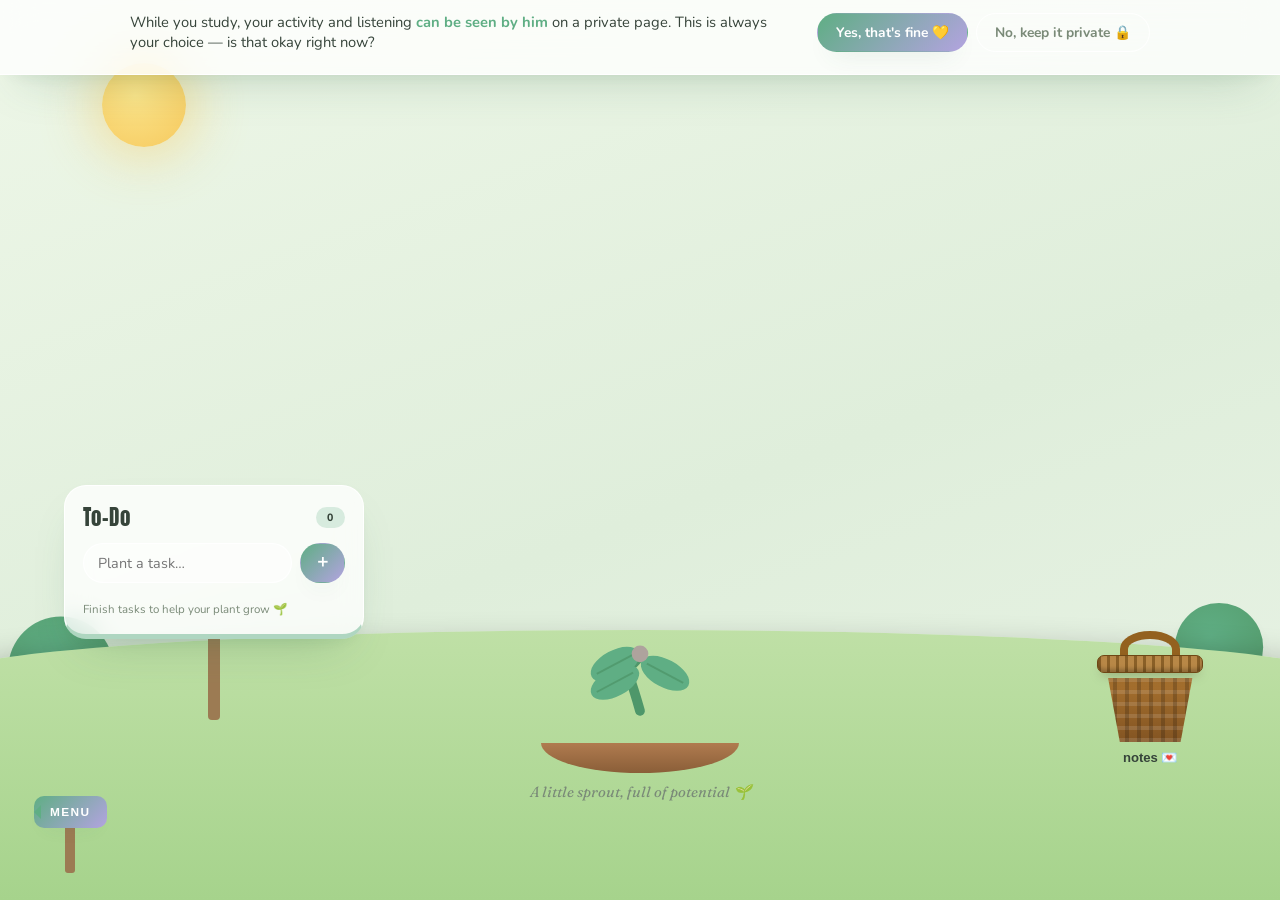
==== index.html @ 5e658191 "Tala's Study Corner" ====
<!DOCTYPE html>
<html lang="en" data-theme="light">
<head>
  <meta charset="UTF-8" />
  <meta name="viewport" content="width=device-width, initial-scale=1.0" />
  <title>Tala's Study Corner 🌿</title>
  <meta name="description" content="A calm little garden for studying." />
  <link rel="preconnect" href="https://fonts.googleapis.com" />
  <link rel="preconnect" href="https://fonts.gstatic.com" crossorigin />
  <link href="https://fonts.googleapis.com/css2?family=Anton&family=Nunito:ital,wght@0,400;0,600;0,700;0,800;1,400&family=Fraunces:ital,opsz,wght@1,9..144,400&display=swap" rel="stylesheet" />
  <link rel="stylesheet" href="styles.css" />
</head>
<body>

  <!-- ===== Consent notice (§6) — overlay, appears every visit ===== -->
  <div id="consentBanner" class="consent" hidden>
    <div class="consent__inner">
      <p class="consent__text">
        While you study, your activity and listening <em>can be seen by him</em>
        on a private page. This is always your choice — is that okay right now?
      </p>
      <div class="consent__actions">
        <button class="btn btn--soft" data-consent="yes">Yes, that's fine 💛</button>
        <button class="btn btn--ghost" data-consent="no">No, keep it private 🔒</button>
      </div>
      <p class="consent__state" id="consentState"></p>
    </div>
  </div>

  <!-- ===================== GARDEN (main view) ===================== -->
  <main class="garden">

    <!-- ambient sky -->
    <div class="sky" aria-hidden="true">
      <div class="sun"></div>
      <div class="cloud cloud--1"></div>
      <div class="cloud cloud--2"></div>
      <div class="cloud cloud--3"></div>
      <div class="bird-amb bird-amb--1"></div>
      <div class="bird-amb bird-amb--2"></div>
      <div class="leaf leaf--1"></div>
      <div class="leaf leaf--2"></div>
      <div class="leaf leaf--3"></div>
      <div class="tree tree--left"></div>
      <div class="tree tree--right"></div>
    </div>
    <div class="ground" aria-hidden="true"></div>

    <!-- new-note banner -->
    <div id="noteBanner" class="note-banner" hidden>
      <span>💌 A new note just arrived in your basket</span>
      <button id="noteBannerOpen" class="btn btn--soft btn--tiny">open</button>
    </div>

    <!-- delivery bird -->
    <div id="deliveryBird" class="delivery-bird" hidden aria-hidden="true">
      <span class="delivery-bird__body">🕊️</span><span class="delivery-bird__note">💌</span>
    </div>

    <!-- TO-DO signboard (left) -->
    <section class="signboard" aria-label="To-Do">
      <div class="signboard__board">
        <div class="signboard__head"><h2>To-Do</h2><span id="todoCount" class="pill">0</span></div>
        <form id="todoForm" class="inline-form">
          <input id="todoInput" type="text" placeholder="Plant a task…" autocomplete="off" />
          <button class="btn btn--soft btn--icon" type="submit">＋</button>
        </form>
        <ul id="todoList" class="todo-list scroll-y"></ul>
        <p class="signboard__hint muted tiny">Finish tasks to help your plant grow 🌱</p>
      </div>
      <div class="signboard__post"></div>
    </section>

    <!-- PLANT (center, in soil) -->
    <div class="plant-bed">
      <div id="plant" class="plant"></div>
      <div class="soil"></div>
      <p id="plantMsg" class="plant-msg"></p>
    </div>

    <!-- BASKET (right) -->
    <button class="basket" id="basket" aria-label="Open notes basket">
      <span class="basket__lid"></span>
      <span class="basket__body"></span>
      <span id="basketBadge" class="basket__badge" hidden>0</span>
      <span class="basket__label">notes 💌</span>
    </button>

    <!-- SIGNPOST menu trigger (bottom-left) -->
    <button class="signpost" id="menuTrigger" aria-label="Open the garden menu">
      <span class="signpost__sign">menu</span>
      <span class="signpost__pole"></span>
    </button>
  </main>

  <!-- ===================== DRAWER (everything else) ===================== -->
  <div id="drawer" class="drawer" hidden>
    <div class="drawer__scrim" id="drawerScrim"></div>
    <aside class="drawer__panel">
      <div class="drawer__head">
        <div class="drawer__greet">
          <h2 id="greeting" class="greeting">Hello 🌸</h2>
          <p id="quote" class="quote">…</p>
        </div>
        <button id="drawerClose" class="icon-btn" aria-label="Close menu">✕</button>
      </div>

      <div class="drawer__list scroll-y">

        <div class="tool" data-tool="pomodoro">
          <button class="tool__head"><span>⏳ Focus Timer</span><i class="chev"></i></button>
          <div class="tool__body">
            <div class="row-between"><span id="pomoMode" class="pill">Work</span></div>
            <input id="intentionInput" class="intention" type="text" autocomplete="off" placeholder="What are you focusing on? (optional)" />
            <div class="ring-wrap">
              <svg class="ring" viewBox="0 0 220 220">
                <circle class="ring__track" cx="110" cy="110" r="96" />
                <circle class="ring__fill" cx="110" cy="110" r="96" id="ringFill" />
              </svg>
              <div class="ring__center">
                <div id="pomoTime" class="ring__time">25:00</div>
                <div id="pomoRound" class="ring__round">Round 1</div>
              </div>
            </div>
            <div class="pomo-controls">
              <button id="pomoStart" class="btn btn--soft">Start</button>
              <button id="pomoReset" class="btn btn--ghost">Reset</button>
              <button id="pomoSkip" class="btn btn--ghost">Skip</button>
            </div>
            <div class="pomo-len">
              <label>Work <input type="number" id="lenWork" min="1" max="120" /></label>
              <label>Break <input type="number" id="lenBreak" min="1" max="60" /></label>
            </div>
            <div class="stat-row">
              <div class="stat"><div class="stat__num" id="statToday">0m</div><div class="stat__lbl">focused</div></div>
              <div class="stat"><div class="stat__num" id="statSessions">0</div><div class="stat__lbl">sessions</div></div>
              <div class="stat"><div class="stat__num" id="statTotal">0h</div><div class="stat__lbl">all-time</div></div>
            </div>
            <div id="reflectPanel" class="reflect" hidden>
              <p class="reflect__q">How did that go?</p>
              <p id="reflectIntention" class="reflect__intent"></p>
              <div class="reflect__opts">
                <button class="reflect__opt" data-reflect="great">great 🌟</button>
                <button class="reflect__opt" data-reflect="okay">okay 🙂</button>
                <button class="reflect__opt" data-reflect="rough">rough 🫂</button>
              </div>
              <button id="reflectClose" class="link-btn">skip</button>
            </div>
          </div>
        </div>

        <div class="tool" data-tool="notes">
          <button class="tool__head"><span>📝 Notes</span><i class="chev"></i></button>
          <div class="tool__body">
            <div class="pad-head"><span class="pill pill--muted" id="notesSaved">saved</span></div>
            <textarea id="notesPad" class="pad" placeholder="A space for your thoughts…"></textarea>
          </div>
        </div>

        <div class="tool" data-tool="streak">
          <button class="tool__head"><span>🌱 Streak</span><span id="streakNow" class="pill">0</span><i class="chev"></i></button>
          <div class="tool__body">
            <div class="streak-stats">
              <div class="streak-stat"><span class="streak-stat__num" id="streakCurrent">0</span><span class="streak-stat__lbl">current</span></div>
              <div class="streak-stat"><span class="streak-stat__num" id="streakBest">0</span><span class="streak-stat__lbl">best ever</span></div>
            </div>
            <div id="streakGrid" class="streak-grid"></div>
            <p class="muted small">Each dot is a day you showed up. 🌱</p>
          </div>
        </div>

        <div class="tool" data-tool="countdown">
          <button class="tool__head"><span>📅 Countdown</span><i class="chev"></i></button>
          <div class="tool__body">
            <div id="countdownView" class="countdown" hidden>
              <div class="countdown__num"><span id="cdDays">0</span><small>days</small></div>
              <div class="countdown__label" id="cdLabel">Exam</div>
              <button id="cdClear" class="link-btn">clear</button>
            </div>
            <form id="cdForm" class="cd-form">
              <input id="cdLabelIn" type="text" placeholder="Label (e.g. Biology final)" autocomplete="off" />
              <input id="cdDateIn" type="date" />
              <button class="btn btn--soft" type="submit">Set</button>
            </form>
          </div>
        </div>

        <div class="tool" data-tool="mood">
          <button class="tool__head"><span>🌈 Mood</span><span id="moodChip" class="pill">—</span><i class="chev"></i></button>
          <div class="tool__body">
            <p class="muted small" style="margin-top:0">How are you feeling today? Saved just for you. 💛</p>
            <div id="moodPopover" class="mood-opts">
              <button class="mood-opt" data-mood="😄" title="great">😄</button>
              <button class="mood-opt" data-mood="🙂" title="good">🙂</button>
              <button class="mood-opt" data-mood="😐" title="meh">😐</button>
              <button class="mood-opt" data-mood="😟" title="low">😟</button>
              <button class="mood-opt" data-mood="😴" title="tired">😴</button>
            </div>
          </div>
        </div>

        <div class="tool" data-tool="breathe">
          <button class="tool__head"><span>🫧 Breathe</span><i class="chev"></i></button>
          <div class="tool__body">
            <p class="muted small" style="margin-top:0">A slow moment before or between sessions.</p>
            <button id="breatheBtn" class="btn btn--soft">Begin breathing</button>
          </div>
        </div>

        <div class="tool" data-tool="look">
          <button class="tool__head"><span>🎨 Look &amp; feel</span><i class="chev"></i></button>
          <div class="tool__body">
            <div class="row-between"><span class="muted small">Dark mode</span>
              <button id="themeToggle" class="icon-btn" title="Toggle dark mode"><span class="icon-btn__sun">☀️</span><span class="icon-btn__moon">🌙</span></button></div>
            <p class="muted small" style="margin:12px 0 6px">Garden scene</p>
            <div class="bg-switch" id="bgSwitch"></div>
          </div>
        </div>

        <div class="tool" data-tool="privacy">
          <button class="tool__head"><span>🔒 Sharing &amp; privacy</span><i class="chev"></i></button>
          <div class="tool__body">
            <p class="muted small" style="margin-top:0">Choose whether he can see your study activity. You can change this anytime.</p>
            <button id="privacyChip" class="btn btn--ghost">Review sharing choice</button>
          </div>
        </div>

      </div>
    </aside>
  </div>

  <!-- ===================== BASKET modal (§5 notes) ===================== -->
  <div id="basketModal" class="modal" hidden>
    <div class="modal__box">
      <div class="modal__head"><h3>Your basket 💌</h3><button id="basketClose" class="icon-btn">✕</button></div>
      <div class="basket-modal-body">
        <div id="basketCurrent" class="basket-current"></div>
        <h4 class="basket-arch-title">Earlier notes</h4>
        <div id="basketArchive" class="archive-list"></div>
      </div>
    </div>
  </div>

  <!-- Breathing overlay -->
  <div id="breatheOverlay" class="breathe" hidden>
    <div class="breathe__circle"><span id="breatheText">Breathe in…</span></div>
    <button id="breatheClose" class="btn btn--ghost breathe__close">I'm ready ✨</button>
  </div>

  <!-- Eat-something nudge -->
  <div id="eatNudge" class="nudge" hidden>
    <span id="eatNudgeText">Have you eaten something, Tala? 🍓</span>
    <button id="eatNudgeClose" class="nudge__x" aria-label="dismiss">✕</button>
  </div>

  <!-- toast -->
  <div id="toast" class="toast" hidden></div>

  <script src="config.js"></script>
  <script src="js/store.js"></script>
  <script src="js/app.js"></script>
</body>
</html>
---- styles.css ----
/* =====================================================================
   Tala's Study Corner — garden edition
   Main view is a calm garden (no scroll). Tools live in a slide-out drawer.
   ===================================================================== */

:root {
  --card: rgba(255, 255, 255, 0.78);
  --card-brd: rgba(255, 255, 255, 0.92);
  --ink: #36443a;
  --ink-soft: #7a8a78;
  --accent: #5fae84;       /* leaf green */
  --accent-2: #ef9ab1;     /* blossom pink */
  --accent-3: #b3a3e0;     /* wisteria */
  --shadow: 0 22px 48px -24px rgba(60, 110, 80, 0.34), 0 8px 20px -12px rgba(60, 110, 80, 0.16);
  --shadow-sm: 0 12px 26px -16px rgba(60, 110, 80, 0.30);
  --radius: 26px;
  --ring-track: rgba(90, 130, 100, 0.14);
  --display: "Anton", "Nunito", sans-serif;
  --scene: linear-gradient(160deg, #eef7e8 0%, #dfeedb 55%, #e9f3e6 100%);
  --grass: #bfe0a6;
  --grass-2: #a6d38c;
}
[data-theme="dark"] {
  --card: rgba(34, 44, 37, 0.66);
  --card-brd: rgba(255, 255, 255, 0.08);
  --ink: #e7f0e6;
  --ink-soft: #9fb09c;
  --accent: #7fc69b;
  --accent-2: #f0a5be;
  --accent-3: #c6b6ee;
  --shadow: 0 24px 52px -24px rgba(0, 0, 0, 0.6), 0 8px 22px -12px rgba(0, 0, 0, 0.4);
  --shadow-sm: 0 14px 30px -16px rgba(0, 0, 0, 0.55);
  --ring-track: rgba(255, 255, 255, 0.1);
  --grass: #2c4a32;
  --grass-2: #243d2a;
}

* { box-sizing: border-box; }
[hidden] { display: none !important; }
html, body { margin: 0; padding: 0; height: 100%; overflow: hidden; }
body {
  font-family: "Nunito", system-ui, -apple-system, sans-serif; color: var(--ink);
  background: var(--scene); transition: background 0.8s ease, color 0.4s ease;
  -webkit-font-smoothing: antialiased;
}

/* ===================== GARDEN SCENE ===================== */
.garden { position: relative; width: 100vw; height: 100vh; height: 100dvh; overflow: hidden; }

.sky { position: absolute; inset: 0; overflow: hidden; pointer-events: none; }
.ground { position: absolute; left: -5%; right: -5%; bottom: 0; height: 30%;
  background: linear-gradient(180deg, var(--grass) 0%, var(--grass-2) 100%);
  border-radius: 50% 50% 0 0 / 18% 18% 0 0; box-shadow: 0 -10px 30px -20px rgba(0,0,0,.2); }

.sun { position: absolute; top: 7%; left: 8%; width: 84px; height: 84px; border-radius: 50%;
  background: radial-gradient(circle at 40% 38%, #fbe48a, #f6c95e);
  box-shadow: 0 0 50px 12px rgba(246, 201, 94, 0.45); animation: sunPulse 7s ease-in-out infinite; }
[data-theme="dark"] .sun { background: radial-gradient(circle at 40% 38%, #fdf6e3, #e9e6c4); box-shadow: 0 0 40px 8px rgba(240,240,210,.3); top: 8%; left: 80%; }

.cloud { position: absolute; height: 34px; background: rgba(255,255,255,0.92); border-radius: 999px;
  filter: blur(0.3px); box-shadow: 0 8px 20px -10px rgba(120,140,120,.4); }
.cloud::before, .cloud::after { content: ""; position: absolute; background: inherit; border-radius: 50%; }
.cloud::before { width: 46px; height: 46px; top: -20px; left: 14px; }
.cloud::after { width: 32px; height: 32px; top: -14px; right: 18px; }
.cloud--1 { width: 110px; top: 14%; left: -16%; animation: drift 46s linear infinite; }
.cloud--2 { width: 80px; top: 9%; left: -16%; animation: drift 64s linear infinite; animation-delay: -20s; opacity: .85; }
.cloud--3 { width: 95px; top: 22%; left: -16%; animation: drift 54s linear infinite; animation-delay: -38s; opacity: .8; }
[data-theme="dark"] .cloud { background: rgba(220,225,235,0.18); }

.bird-amb { position: absolute; width: 16px; height: 8px; }
.bird-amb::before, .bird-amb::after { content: ""; position: absolute; top: 0; width: 9px; height: 9px;
  border-top: 2px solid var(--ink-soft); border-radius: 50%; }
.bird-amb::before { left: 0; transform: rotate(20deg); } .bird-amb::after { right: 0; transform: rotate(-20deg); }
.bird-amb--1 { top: 18%; left: -6%; animation: flyAcross 28s linear infinite; }
.bird-amb--2 { top: 26%; left: -6%; animation: flyAcross 38s linear infinite; animation-delay: -14s; transform: scale(.8); }

.leaf { position: absolute; top: -5%; width: 12px; height: 8px; background: var(--accent);
  border-radius: 0 80% 0 80%; opacity: .7; }
.leaf--1 { left: 30%; animation: fall 12s linear infinite; }
.leaf--2 { left: 58%; background: var(--accent-2); animation: fall 16s linear infinite; animation-delay: -6s; }
.leaf--3 { left: 74%; animation: fall 14s linear infinite; animation-delay: -10s; }

.tree { position: absolute; bottom: 16%; width: 70px; height: 150px; }
.tree::before { content: ""; position: absolute; bottom: 0; left: 50%; width: 12px; height: 64px; transform: translateX(-50%); background: #9c7b53; border-radius: 6px; }
.tree::after { content: ""; position: absolute; top: 0; left: 50%; width: 96px; height: 96px; transform: translateX(-50%);
  background: radial-gradient(circle at 40% 38%, var(--accent), color-mix(in srgb, var(--accent) 70%, #3b6d2f)); border-radius: 50%; box-shadow: var(--shadow-sm); }
.tree--left { left: 2%; bottom: 14%; transform: scale(1.1); }
.tree--right { right: 2%; bottom: 17%; transform: scale(.92); }

/* reduce ambient motion preference */
@media (prefers-reduced-motion: reduce) {
  .cloud, .bird-amb, .leaf, .sun { animation: none !important; }
}

/* ----- To-do signboard (left) ----- */
.signboard { position: absolute; left: clamp(12px, 5vw, 70px); bottom: 20%; z-index: 6;
  width: clamp(230px, 24vw, 300px); animation: rise 0.7s ease both; }
.signboard__board { background: var(--card); backdrop-filter: blur(12px); border: 1px solid var(--card-brd);
  border-radius: 22px; box-shadow: var(--shadow); padding: 16px 18px; border-bottom: 5px solid color-mix(in srgb, var(--accent) 50%, var(--card-brd)); }
.signboard__post { width: 12px; height: clamp(40px, 9vh, 90px); margin: 0 auto; background: #9c7b53;
  border-radius: 0 0 4px 4px; box-shadow: var(--shadow-sm); }
.signboard__head { display: flex; align-items: center; justify-content: space-between; margin-bottom: 10px; }
.signboard__head h2 { font-family: var(--display); font-weight: 400; letter-spacing: 0.4px; font-size: 1.3rem; margin: 0; }
.signboard__hint { margin: 8px 0 0; }
.todo-list { max-height: clamp(120px, 26vh, 240px); }

/* ----- Plant (center) ----- */
.plant-bed { position: absolute; left: 50%; bottom: 11%; transform: translateX(-50%); z-index: 5; text-align: center; animation: fadeIn 0.7s ease 0.1s both; }
.plant { display: inline-block; transform-origin: 50% 100%; }
.plant.is-grown { animation: growPop 0.7s cubic-bezier(.2,1.4,.3,1); }
.plant-svg { width: clamp(200px, 34vh, 360px); height: auto; display: block; overflow: visible; }
.pl-stem { fill: none; stroke: color-mix(in srgb, var(--accent) 65%, #2f6b3a); stroke-width: 7; stroke-linecap: round; }
.pl-leaf { fill: var(--accent); transition: all 0.5s ease; }
.pl-vein { stroke: color-mix(in srgb, #2f6b3a 55%, var(--accent)); stroke-width: 1.4; opacity: 0.5; }
.pl-bud { fill: color-mix(in srgb, var(--accent-2) 55%, var(--accent)); }
.pl-flower ellipse { fill: var(--accent-2); }
.pl-flower .pl-flower-core { fill: #f6d36a; }
.soil { width: clamp(150px, 22vh, 240px); height: 30px; margin: -10px auto 0; border-radius: 0 0 50% 50% / 0 0 100% 100%;
  background: linear-gradient(180deg, #b07b4f, #8a5e38); box-shadow: var(--shadow-sm); }
.plant-msg { margin: 10px auto 0; max-width: 240px; font-family: "Fraunces", serif; font-style: italic; color: var(--ink-soft); font-size: 0.92rem; }

/* ----- Basket (right) ----- */
.basket { position: absolute; right: clamp(14px, 6vw, 80px); bottom: 15%; z-index: 6;
  background: none; border: none; cursor: pointer; padding: 0; display: flex; flex-direction: column; align-items: center; gap: 8px;
  animation: rise 0.7s ease 0.2s both; transition: transform 0.25s; }
.basket:hover { transform: translateY(-4px) scale(1.04); }
/* woven handle (behind the rim) */
.basket::before { content: ""; position: absolute; top: -24px; left: 50%; transform: translateX(-50%);
  width: 60px; height: 36px; border: 8px solid #93611f; border-bottom: none; border-radius: 50% 50% 0 0; box-sizing: border-box; }
/* rim */
.basket__lid { position: relative; z-index: 2; width: 106px; height: 18px; border-radius: 7px; border: 1px solid #6e4715;
  background: #b07a32; background-image: repeating-linear-gradient(90deg, rgba(0,0,0,.22) 0 3px, rgba(255,255,255,.10) 3px 9px);
  box-shadow: 0 6px 12px -6px rgba(60,40,20,.5), inset 0 -3px 4px rgba(0,0,0,.25); }
/* woven body (trapezoid) */
.basket__body { position: relative; z-index: 1; width: 98px; height: 64px; margin-top: -3px; background: #9c6a30;
  clip-path: polygon(7% 0, 93% 0, 81% 100%, 19% 100%);
  background-image:
    repeating-linear-gradient(90deg, rgba(0,0,0,.18) 0 4px, transparent 4px 12px),
    repeating-linear-gradient(0deg, rgba(255,255,255,.12) 0 4px, transparent 4px 12px),
    linear-gradient(180deg, #a8722f, #835422);
  filter: drop-shadow(0 12px 14px rgba(60,40,20,.4)); }
.basket__label { font-weight: 800; font-size: 0.82rem; color: var(--ink); }
.basket__badge { position: absolute; top: -8px; right: -4px; z-index: 3; min-width: 22px; height: 22px; padding: 0 6px;
  background: var(--accent-2); color: #fff; border-radius: 999px; font-size: 0.74rem; font-weight: 800;
  display: grid; place-items: center; box-shadow: var(--shadow-sm); }
.basket.has-unread .basket__lid { animation: nudgeLid 1.6s ease-in-out infinite; }

/* ----- Signpost menu trigger (bottom-left) ----- */
.signpost { position: absolute; left: clamp(12px, 3vw, 34px); bottom: clamp(14px, 3vh, 34px); z-index: 7;
  background: none; border: none; cursor: pointer; padding: 0; display: flex; flex-direction: column; align-items: center;
  transition: transform 0.25s; }
.signpost:hover { transform: translateY(-3px) rotate(-2deg); }
.signpost__sign { background: linear-gradient(135deg, var(--accent), var(--accent-3)); color: #fff; font-weight: 800;
  text-transform: uppercase; letter-spacing: 0.12em; font-size: 0.74rem; padding: 9px 16px; border-radius: 10px; box-shadow: var(--shadow);
  position: relative; }
.signpost__sign::after { content: ""; position: absolute; left: -7px; top: 50%; transform: translateY(-50%);
  border: 7px solid transparent; border-right-color: var(--accent); }
.signpost__pole { width: 10px; height: clamp(26px, 5vh, 46px); background: #9c7b53; border-radius: 0 0 3px 3px; }

/* ----- New-note banner ----- */
.note-banner { position: absolute; top: 18px; left: 50%; transform: translateX(-50%) translateY(-16px); z-index: 30;
  display: flex; align-items: center; gap: 12px; background: var(--card); backdrop-filter: blur(14px);
  border: 1px solid var(--card-brd); border-radius: 999px; box-shadow: var(--shadow); padding: 8px 8px 8px 18px;
  font-weight: 700; font-size: 0.9rem; opacity: 0; transition: opacity 0.35s, transform 0.35s; }
.note-banner.is-in { opacity: 1; transform: translateX(-50%) translateY(0); }

/* ----- Delivery bird ----- */
.delivery-bird { position: absolute; left: -14%; top: 18%; z-index: 25; font-size: clamp(2.8rem, 6vw, 4.2rem);
  pointer-events: none; filter: drop-shadow(0 10px 12px rgba(0,0,0,.18)); }
.delivery-bird__body { display: inline-block; }
.delivery-bird__note { position: absolute; bottom: -2px; right: -12px; font-size: 0.48em; }
.delivery-bird.is-flying { animation: deliver 3.4s cubic-bezier(.4,0,.5,1) forwards; }
.delivery-bird.is-flying .delivery-bird__body { animation: flap 0.4s ease-in-out infinite; }

/* ===================== DRAWER ===================== */
.drawer { position: fixed; inset: 0; z-index: 60; }
.drawer__scrim { position: absolute; inset: 0; background: rgba(30, 45, 35, 0.4); backdrop-filter: blur(2px); opacity: 0; transition: opacity 0.36s; }
.drawer.is-open .drawer__scrim { opacity: 1; }
.drawer__panel { position: absolute; top: 0; right: 0; height: 100%; width: min(430px, 94vw);
  background: color-mix(in srgb, var(--card) 96%, transparent); backdrop-filter: blur(20px);
  border-left: 1px solid var(--card-brd); box-shadow: var(--shadow); display: flex; flex-direction: column;
  transform: translateX(100%); transition: transform 0.38s cubic-bezier(.2,.8,.2,1); }
.drawer.is-open .drawer__panel { transform: none; }
.drawer__head { display: flex; align-items: flex-start; justify-content: space-between; gap: 12px;
  padding: 20px 22px 14px; border-bottom: 1px solid var(--card-brd); }
.drawer__greet { min-width: 0; }
.greeting { font-family: var(--display); font-weight: 400; letter-spacing: 0.4px; font-size: 1.7rem; margin: 0; line-height: 1; }
.quote { margin: 6px 0 0; color: var(--ink-soft); font-family: "Fraunces", serif; font-style: italic; font-size: 0.92rem;
  transition: opacity 0.5s, transform 0.5s; }
.quote.is-fading { opacity: 0; transform: translateY(4px); }
.drawer__list { flex: 1 1 auto; min-height: 0; overflow-y: auto; padding: 12px; display: flex; flex-direction: column; gap: 8px; }

.tool { border: 1px solid var(--card-brd); border-radius: 18px; background: var(--card); box-shadow: var(--shadow-sm); overflow: hidden; }
.tool__head { width: 100%; display: flex; align-items: center; gap: 8px; background: none; border: none; cursor: pointer;
  font-family: inherit; font-weight: 800; font-size: 0.98rem; color: var(--ink); padding: 14px 16px; text-align: left; transition: background 0.2s; }
.tool__head > span:first-child { flex: 1; }
.tool__head:hover { background: color-mix(in srgb, var(--accent) 8%, transparent); }
.chev { width: 8px; height: 8px; border-right: 2px solid var(--ink-soft); border-bottom: 2px solid var(--ink-soft);
  transform: rotate(45deg); transition: transform 0.3s; flex: 0 0 auto; }
.tool.is-open .chev { transform: rotate(225deg); }
.tool__body { max-height: 0; overflow: hidden; transition: max-height 0.4s ease; padding: 0 16px; }
.tool.is-open .tool__body { max-height: 1400px; padding: 4px 16px 18px; }
.row-between { display: flex; align-items: center; justify-content: space-between; gap: 10px; }

/* ===================== SHARED COMPONENTS ===================== */
.pill { font-size: 0.66rem; font-weight: 800; padding: 3px 11px; border-radius: 999px; text-transform: uppercase; letter-spacing: 0.09em;
  background: color-mix(in srgb, var(--accent) 22%, transparent); color: var(--ink); }
.pill--muted { background: var(--ring-track); color: var(--ink-soft); }

.btn { font-family: inherit; font-weight: 700; font-size: 0.86rem; border-radius: 999px; padding: 9px 18px; cursor: pointer;
  border: 1px solid transparent; transition: transform 0.18s, background 0.2s, box-shadow 0.2s, filter 0.2s; }
.btn:active { transform: scale(0.94); }
.btn--soft { background: linear-gradient(135deg, var(--accent), var(--accent-3)); color: #fff; box-shadow: var(--shadow-sm); }
.btn--soft:hover { transform: translateY(-2px); filter: brightness(1.05); box-shadow: var(--shadow); }
.btn--ghost { background: transparent; border-color: var(--card-brd); color: var(--ink-soft); }
.btn--ghost:hover { color: var(--ink); border-color: var(--accent); transform: translateY(-1px); }
.btn--icon { padding: 8px 13px; font-size: 1.05rem; line-height: 1; }
.btn--tiny { padding: 6px 14px; font-size: 0.78rem; }
.link-btn { background: none; border: none; color: var(--accent); cursor: pointer; font-family: inherit; font-size: 0.78rem; font-weight: 700; padding: 0; }
.link-btn:hover { text-decoration: underline; }

.icon-btn { width: 44px; height: 44px; border-radius: 50%; border: 1px solid var(--card-brd); background: var(--card); cursor: pointer;
  font-size: 1.05rem; box-shadow: var(--shadow-sm); display: grid; place-items: center; transition: transform 0.25s, box-shadow 0.25s; flex: 0 0 auto; }
.icon-btn:hover { transform: translateY(-2px) rotate(-6deg); box-shadow: var(--shadow); }
.icon-btn__moon { display: none; }
[data-theme="dark"] .icon-btn__sun { display: none; }
[data-theme="dark"] .icon-btn__moon { display: inline; }

input[type=text], input[type=date], input[type=number], textarea, select {
  font-family: inherit; font-size: 0.9rem; color: var(--ink); background: color-mix(in srgb, var(--card) 60%, transparent);
  border: 1px solid var(--card-brd); border-radius: 999px; padding: 9px 14px; outline: none; transition: border-color 0.2s, box-shadow 0.2s; }
textarea { border-radius: 18px; }
input:focus, textarea:focus, select:focus { border-color: var(--accent); box-shadow: 0 0 0 3px color-mix(in srgb, var(--accent) 20%, transparent); }
.inline-form { display: flex; gap: 8px; margin-bottom: 10px; }
.inline-form input { flex: 1; }

.muted { color: var(--ink-soft); } .small { font-size: 0.8rem; } .tiny { font-size: 0.72rem; line-height: 1.5; }

/* to-do + wins lists */
.todo-list, .wins-list { list-style: none; margin: 0; padding: 0 2px 0 0; display: flex; flex-direction: column; gap: 6px; overflow-y: auto; }
.todo, .win { display: flex; align-items: center; gap: 10px; padding: 8px 10px; border-radius: 12px;
  background: color-mix(in srgb, var(--card) 50%, transparent); border: 1px solid var(--card-brd); animation: popIn 0.3s ease; transition: opacity 0.25s, transform 0.25s; }
.todo.is-leaving, .win.is-leaving { opacity: 0; transform: translateX(24px) scale(0.96); }
.check { width: 20px; height: 20px; border-radius: 7px; border: 2px solid var(--accent); background: transparent; cursor: pointer; flex: 0 0 auto; transition: background 0.25s, transform 0.2s; position: relative; }
.check:hover { transform: scale(1.12); }
.todo.is-done .check { background: var(--accent); }
.todo.is-done .check::after { content: "✓"; color: #fff; font-size: 0.72rem; position: absolute; inset: 0; display: grid; place-items: center; animation: checkPop 0.35s cubic-bezier(.2,1.4,.4,1); }
.todo__text { flex: 1; font-size: 0.9rem; transition: color 0.3s; position: relative; }
.todo__text::after { content: ""; position: absolute; left: 0; top: 50%; height: 2px; width: 0; background: var(--ink-soft); transition: width 0.35s ease; }
.todo.is-done .todo__text { color: var(--ink-soft); }
.todo.is-done .todo__text::after { width: 100%; }
.win__star { background: none; border: none; cursor: pointer; font-size: 1.05rem; color: var(--accent); flex: 0 0 auto; line-height: 1; transition: transform 0.2s; }
.win__star:hover { transform: scale(1.25) rotate(8deg); }
.win.is-pinned { background: color-mix(in srgb, var(--accent) 12%, var(--card)); border-color: color-mix(in srgb, var(--accent) 40%, var(--card-brd)); }
.win__text { flex: 1; font-size: 0.88rem; }
.x { background: none; border: none; color: var(--ink-soft); cursor: pointer; font-size: 0.82rem; opacity: 0.45; transition: opacity 0.2s, color 0.2s, transform 0.2s; }
.todo:hover .x, .win:hover .x { opacity: 1; }
.x:hover { color: var(--accent); transform: scale(1.2); }

/* pomodoro */
.intention { width: 100%; text-align: center; font-size: 0.86rem; margin-bottom: 10px; }
.ring-wrap { position: relative; width: clamp(150px, 30vw, 190px); aspect-ratio: 1; margin: 6px auto 12px; }
.ring { width: 100%; height: 100%; transform: rotate(-90deg); }
.ring__track { fill: none; stroke: var(--ring-track); stroke-width: 13; }
.ring__fill { fill: none; stroke: var(--accent); stroke-width: 13; stroke-linecap: round; transition: stroke-dashoffset 0.95s linear, stroke 0.5s; }
body.is-break .ring__fill { stroke: var(--accent-2); }
.ring__center { position: absolute; inset: 0; display: flex; flex-direction: column; align-items: center; justify-content: center; }
.ring__time { font-size: 2.2rem; font-weight: 800; letter-spacing: -1px; font-variant-numeric: tabular-nums; }
.ring__round { font-size: 0.78rem; color: var(--ink-soft); margin-top: 2px; }
.pomo-controls { display: flex; gap: 8px; justify-content: center; margin-bottom: 10px; }
.pomo-len { display: flex; gap: 12px; justify-content: center; font-size: 0.78rem; color: var(--ink-soft); margin-bottom: 10px; }
.pomo-len label { display: flex; align-items: center; gap: 6px; }
.pomo-len input { width: 54px; text-align: center; padding: 5px; }
.stat-row { display: flex; justify-content: space-around; text-align: center; gap: 8px; padding-top: 12px; border-top: 1px solid var(--card-brd); }
.stat__num { font-size: 1.5rem; font-weight: 800; color: var(--accent); letter-spacing: -1px; }
.stat__lbl { font-size: 0.72rem; color: var(--ink-soft); margin-top: 2px; }
.reflect { margin-top: 14px; padding: 16px; border-radius: 16px; text-align: center; background: color-mix(in srgb, var(--accent) 12%, var(--card)); border: 1px solid var(--card-brd);
  opacity: 0; transform: scale(0.97); transition: opacity 0.32s, transform 0.32s; }
.reflect.is-in { opacity: 1; transform: none; }
.reflect__q { font-size: 1.05rem; font-weight: 800; margin: 0 0 4px; }
.reflect__intent { font-family: "Fraunces", serif; font-style: italic; color: var(--ink-soft); margin: 0 0 10px; font-size: 0.86rem; }
.reflect__opts { display: flex; gap: 8px; flex-wrap: wrap; justify-content: center; margin-bottom: 8px; }
.reflect__opt { font-family: inherit; font-weight: 700; font-size: 0.88rem; cursor: pointer; padding: 8px 14px; border-radius: 999px; border: 1px solid var(--card-brd); background: var(--card); color: var(--ink); transition: transform 0.18s, background 0.2s; }
.reflect__opt:hover { transform: translateY(-2px) scale(1.04); background: color-mix(in srgb, var(--accent) 16%, var(--card)); }

.pad-head { display: flex; justify-content: flex-end; margin-bottom: 6px; }
.pad { width: 100%; min-height: 140px; resize: vertical; line-height: 1.55; }

.streak-stats { display: flex; gap: 10px; margin-bottom: 12px; }
.streak-stat { flex: 1; text-align: center; padding: 9px 4px; border-radius: 16px; background: color-mix(in srgb, var(--accent) 8%, var(--card)); border: 1px solid var(--card-brd); box-shadow: var(--shadow-sm); }
.streak-stat__num { display: block; font-size: 1.5rem; font-weight: 800; color: var(--accent); letter-spacing: -1px; }
.streak-stat__lbl { font-size: 0.72rem; color: var(--ink-soft); }
.streak-grid { display: grid; grid-template-columns: repeat(18, 1fr); gap: 4px; margin-bottom: 8px; }
.streak-dot { aspect-ratio: 1; border-radius: 4px; background: var(--ring-track); animation: dotPop 0.4s backwards; transition: transform 0.2s; }
.streak-dot:hover { transform: scale(1.35); }
.streak-dot.is-on { background: linear-gradient(135deg, var(--accent), var(--accent-2)); }

.recap { margin-bottom: 12px; padding: 12px 14px; border-radius: 18px; background: color-mix(in srgb, var(--accent-2) 14%, var(--card)); border: 1px solid var(--card-brd); box-shadow: var(--shadow-sm); font-family: "Fraunces", serif; font-style: italic; font-size: 0.92rem; line-height: 1.45; }
.chart { display: flex; align-items: flex-end; gap: 10px; height: 130px; padding: 8px 4px; }
.chart-col { flex: 1; display: flex; flex-direction: column; align-items: center; height: 100%; justify-content: flex-end; gap: 6px; }
.chart-bar { width: 100%; max-width: 44px; border-radius: 8px 8px 4px 4px; background: linear-gradient(180deg, var(--accent), var(--accent-3)); transition: height 0.9s cubic-bezier(.2,.8,.2,1), filter 0.2s; min-height: 4px; }
.chart-bar:hover { filter: brightness(1.08); }
.chart-col small { font-size: 0.68rem; color: var(--ink-soft); }
.trend { margin: 8px 0 0; font-family: "Fraunces", serif; font-style: italic; color: var(--ink-soft); font-size: 0.85rem; }

.countdown { text-align: center; margin-bottom: 12px; }
.countdown__num { font-size: 2.6rem; font-weight: 800; letter-spacing: -2px; line-height: 1; color: var(--accent); }
.countdown__num small { display: block; font-size: 0.78rem; font-weight: 600; color: var(--ink-soft); letter-spacing: 0; }
.countdown__label { margin: 8px 0; font-weight: 700; }
.cd-form { display: flex; flex-direction: column; gap: 8px; }

.mood-opts { display: flex; justify-content: space-between; gap: 4px; margin-top: 6px; }
.mood-opt { background: none; border: 1px solid transparent; border-radius: 14px; cursor: pointer; font-size: 1.7rem; padding: 6px; line-height: 1; transition: transform 0.18s, background 0.2s; }
.mood-opt:hover { transform: scale(1.25) translateY(-2px); background: color-mix(in srgb, var(--accent) 14%, transparent); }

.anchor { display: flex; align-items: center; gap: 9px; width: 100%; background: color-mix(in srgb, var(--accent-3) 12%, var(--card));
  border: 1px solid var(--card-brd); border-radius: 14px; padding: 10px 14px; cursor: text; font: inherit; color: var(--ink); transition: background 0.25s; }
.anchor:hover { background: color-mix(in srgb, var(--accent-3) 18%, var(--card)); }
.anchor__label { font-family: "Fraunces", serif; font-style: italic; font-size: 0.92rem; }
.anchor.is-empty .anchor__label { color: var(--ink-soft); }
.anchor__input { flex: 1; font-family: "Fraunces", serif; font-style: italic; font-size: 0.92rem; border: none; background: transparent; padding: 2px 0; }
.anchor__input:focus { box-shadow: none; }

/* consent + modal */
.consent { position: fixed; top: 0; left: 0; right: 0; z-index: 50; background: var(--card); backdrop-filter: blur(16px); border-bottom: 1px solid var(--card-brd); box-shadow: var(--shadow); animation: slideDown 0.5s ease; }
.consent__inner { max-width: 1100px; margin: 0 auto; padding: 12px clamp(14px, 4vw, 40px); display: flex; flex-wrap: wrap; align-items: center; gap: 8px 18px; }
.consent__text { margin: 0; flex: 1 1 320px; font-size: 0.92rem; } .consent__text em { color: var(--accent); font-style: normal; font-weight: 700; }
.consent__actions { display: flex; gap: 8px; }
.consent__state { width: 100%; margin: 2px 0 0; font-size: 0.76rem; color: var(--ink-soft); }
.consent.is-out { animation: slideUp 0.38s ease forwards; }

.modal { position: fixed; inset: 0; z-index: 70; background: rgba(30, 45, 35, 0.42); backdrop-filter: blur(4px); display: grid; place-items: center; padding: 20px; animation: fadeIn 0.3s; }
.modal__box { background: var(--card); backdrop-filter: blur(20px); border: 1px solid var(--card-brd); border-radius: 22px; box-shadow: var(--shadow); width: min(520px, 100%); max-height: 82vh; overflow: hidden; display: flex; flex-direction: column; animation: popIn 0.3s ease; }
.modal__head { display: flex; justify-content: space-between; align-items: center; padding: 16px 20px; border-bottom: 1px solid var(--card-brd); }
.modal__head h3 { margin: 0; font-family: var(--display); font-weight: 400; letter-spacing: 0.4px; font-size: 1.3rem; }
.basket-modal-body { padding: 18px 20px; overflow-y: auto; }
.basket-current { display: flex; flex-direction: column; gap: 10px; margin-bottom: 18px; }
.basket-note { padding: 14px 16px; border-radius: 16px; background: color-mix(in srgb, var(--accent-2) 14%, var(--card)); border: 1px solid var(--card-brd); box-shadow: var(--shadow-sm); }
.basket-note p { margin: 0 0 6px; font-family: "Fraunces", serif; font-size: 1.05rem; line-height: 1.5; }
.basket-note time { font-size: 0.74rem; color: var(--ink-soft); }
.basket-arch-title { margin: 0 0 10px; font-size: 0.92rem; color: var(--ink-soft); }
.archive-list { display: flex; flex-direction: column; gap: 10px; }
.archive-item { padding: 12px 14px; border-radius: 14px; background: color-mix(in srgb, var(--accent) 8%, transparent); border: 1px solid var(--card-brd); }
.archive-item p { margin: 0 0 6px; } .archive-item time { font-size: 0.74rem; color: var(--ink-soft); }
.from-empty { color: var(--ink-soft); font-size: 0.88rem; margin: 0; }

/* breathing + nudge + toast + confetti */
.breathe { position: fixed; inset: 0; z-index: 80; display: flex; flex-direction: column; align-items: center; justify-content: center; gap: 40px; background: color-mix(in srgb, var(--ink) 55%, transparent); backdrop-filter: blur(10px); opacity: 0; transition: opacity 0.4s; }
.breathe.is-in { opacity: 1; }
.breathe__circle { width: 150px; height: 150px; border-radius: 50%; background: radial-gradient(circle at 35% 30%, var(--accent-3), var(--accent)); display: grid; place-items: center; color: #fff; font-weight: 800; font-size: 1.05rem; text-align: center; box-shadow: 0 0 60px -10px var(--accent); animation: breatheCycle 8s ease-in-out infinite; }
.breathe__close { background: rgba(255,255,255,0.16); color: #fff; border-color: rgba(255,255,255,0.3); }
.breathe__close:hover { background: rgba(255,255,255,0.26); color: #fff; }
.nudge { position: fixed; bottom: 24px; left: 50%; transform: translateX(-50%) translateY(20px); z-index: 72; display: flex; align-items: center; gap: 12px;
  background: var(--card); backdrop-filter: blur(16px); border: 1px solid var(--card-brd); border-radius: 999px; box-shadow: var(--shadow); padding: 12px 14px 12px 18px; font-weight: 700; font-size: 0.9rem; opacity: 0; transition: opacity 0.35s, transform 0.35s; }
.nudge.is-in { opacity: 1; transform: translateX(-50%) translateY(0); }
.nudge__x { background: none; border: none; color: var(--ink-soft); cursor: pointer; font-size: 0.85rem; opacity: 0.6; transition: opacity 0.2s, transform 0.2s; }
.nudge__x:hover { opacity: 1; transform: scale(1.2); color: var(--accent); }
.toast { position: fixed; bottom: 24px; left: 50%; transform: translateX(-50%) translateY(20px); background: var(--ink); color: #fff; padding: 12px 22px; border-radius: 999px; box-shadow: var(--shadow); font-weight: 700; font-size: 0.9rem; opacity: 0; transition: opacity 0.35s, transform 0.35s; z-index: 75; }
[data-theme="dark"] .toast { background: var(--accent); }
.toast.is-in { opacity: 1; transform: translateX(-50%) translateY(0); }
.confetti { position: fixed; top: 40%; width: 10px; height: 10px; border-radius: 2px; z-index: 85; pointer-events: none; animation: confettiFall 1.6s ease-in forwards; }

/* ===================== KEYFRAMES ===================== */
@keyframes drift { from { transform: translateX(0); } to { transform: translateX(135vw); } }
@keyframes flyAcross { from { transform: translateX(0) translateY(0); } 50% { transform: translateX(55vw) translateY(-18px); } to { transform: translateX(112vw) translateY(0); } }
@keyframes fall { 0% { transform: translateY(0) rotate(0); opacity: 0; } 10% { opacity: .7; } 100% { transform: translateY(105vh) rotate(360deg); opacity: 0; } }
@keyframes sunPulse { 0%, 100% { box-shadow: 0 0 50px 12px rgba(246,201,94,.45); } 50% { box-shadow: 0 0 64px 18px rgba(246,201,94,.6); } }
@keyframes deliver {
  0% { left: -14%; top: 18%; opacity: 0; transform: scale(.85) rotate(6deg); }
  10% { opacity: 1; } 45% { top: 9%; } 70% { top: 22%; } 88% { opacity: 1; }
  100% { left: calc(100% - clamp(70px, 10vw, 150px)); top: 64%; opacity: 0; transform: scale(.55) rotate(16deg); }
}
@keyframes flap { 0%, 100% { transform: translateY(0) rotate(-5deg); } 50% { transform: translateY(-7px) rotate(5deg); } }
@keyframes nudgeLid { 0%, 100% { transform: translateY(0) rotate(0); } 50% { transform: translateY(-3px) rotate(-3deg); } }
@keyframes rise { from { opacity: 0; transform: translateY(20px); } to { opacity: 1; } }
@keyframes growPop { 0% { transform: scale(1); } 40% { transform: scale(1.12); } 100% { transform: scale(1); } }
@keyframes slideDown { from { transform: translateY(-100%); opacity: 0; } to { transform: none; opacity: 1; } }
@keyframes slideUp { to { transform: translateY(-100%); opacity: 0; } }
@keyframes popIn { from { transform: scale(0.92); opacity: 0; } to { transform: none; opacity: 1; } }
@keyframes checkPop { from { transform: scale(0); } to { transform: scale(1); } }
@keyframes dotPop { from { transform: scale(0); opacity: 0; } to { transform: none; opacity: 1; } }
@keyframes fadeIn { from { opacity: 0; } to { opacity: 1; } }
@keyframes floaty { 0%, 100% { transform: translateY(0); } 50% { transform: translateY(-4px); } }
@keyframes confettiFall { to { transform: translateY(55vh) rotate(540deg); opacity: 0; } }
@keyframes breatheCycle { 0%, 100% { transform: scale(0.72); } 50% { transform: scale(1.12); } }

@media (prefers-reduced-motion: reduce) {
  *, *::before, *::after { animation-duration: 0.001ms !important; transition-duration: 0.05ms !important; }
}

/* narrow screens: keep no-scroll, tuck the signboard/basket smaller */
@media (max-width: 720px) {
  .signboard { width: clamp(180px, 54vw, 230px); left: 10px; bottom: 26%; }
  .basket { right: 12px; bottom: 22%; transform: scale(.9); }
  .tree, .sun { opacity: .8; }
}
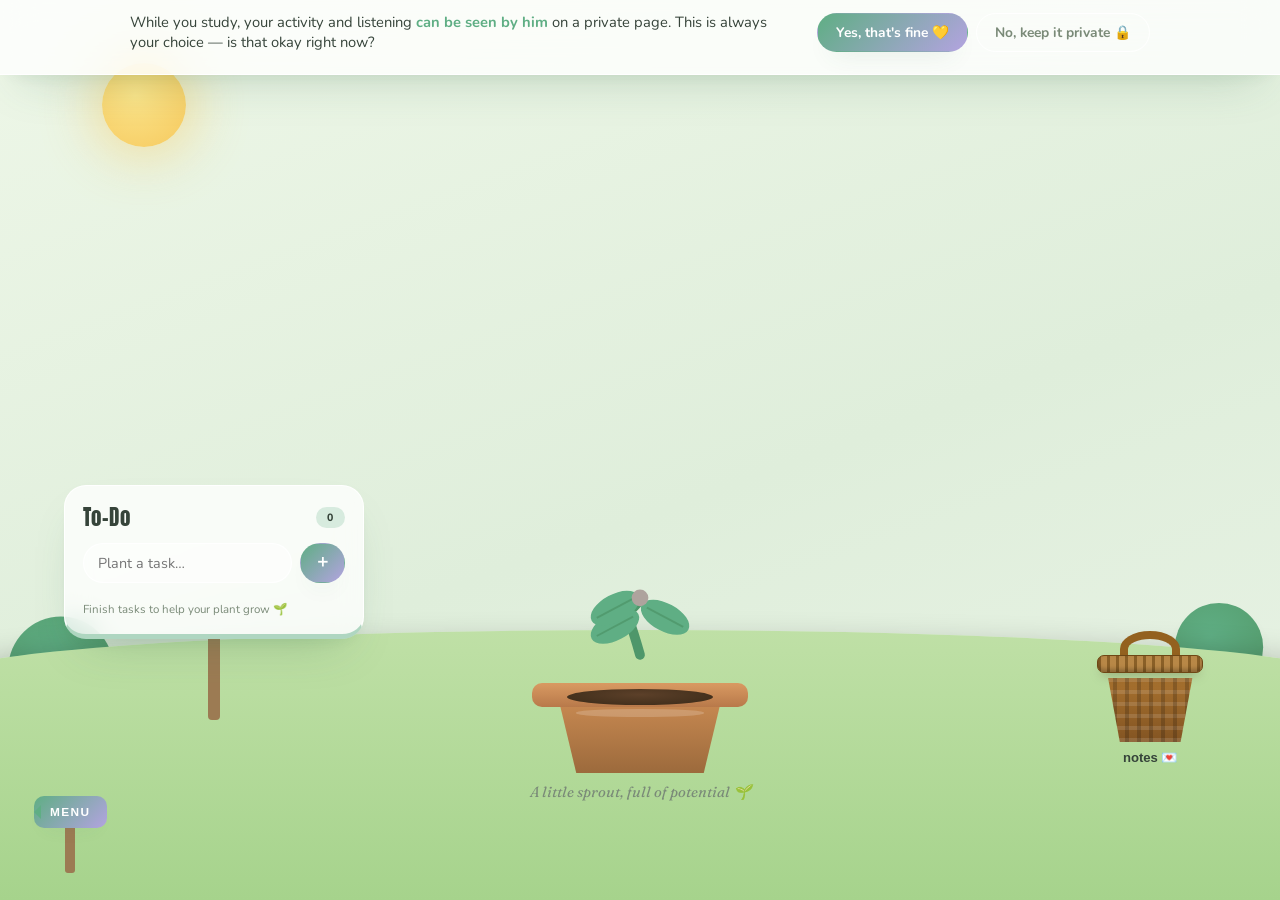
==== commit beff7225: "Add watering-can animation, sun day/night toggle, plant pot, and panel plant preview" ====
--- a/index.html
+++ b/index.html
@@ -32,7 +32,7 @@
 
     <!-- ambient sky -->
     <div class="sky" aria-hidden="true">
-      <div class="sun"></div>
+      <button id="sunToggle" class="sun" type="button" aria-label="Toggle day and night"></button>
       <div class="cloud cloud--1"></div>
       <div class="cloud cloud--2"></div>
       <div class="cloud cloud--3"></div>
@@ -73,8 +73,25 @@
 
     <!-- PLANT (center, in soil) -->
     <div class="plant-bed">
+      <div id="wateringCan" class="watering-can" aria-hidden="true">
+        <svg viewBox="0 0 64 56" class="watering-can__svg">
+          <path d="M14 22 C 4 14, 4 38, 14 38" class="wc-handle"></path>
+          <ellipse cx="26" cy="30" rx="18" ry="14" class="wc-body"></ellipse>
+          <path d="M40 18 L58 4" class="wc-spout"></path>
+          <circle cx="59" cy="3" r="3" class="wc-spout-tip"></circle>
+        </svg>
+        <span class="watering-can__drops">
+          <span class="wc-drop wc-drop--1"></span>
+          <span class="wc-drop wc-drop--2"></span>
+          <span class="wc-drop wc-drop--3"></span>
+        </span>
+      </div>
       <div id="plant" class="plant"></div>
-      <div class="soil"></div>
+      <div class="pot">
+        <div class="pot__soil"></div>
+        <div class="pot__body"></div>
+        <div class="pot__rim"></div>
+      </div>
       <p id="plantMsg" class="plant-msg"></p>
     </div>
 
--- a/styles.css
+++ b/styles.css
@@ -52,9 +52,13 @@
   background: linear-gradient(180deg, var(--grass) 0%, var(--grass-2) 100%);
   border-radius: 50% 50% 0 0 / 18% 18% 0 0; box-shadow: 0 -10px 30px -20px rgba(0,0,0,.2); }
 
-.sun { position: absolute; top: 7%; left: 8%; width: 84px; height: 84px; border-radius: 50%;
-  background: radial-gradient(circle at 40% 38%, #fbe48a, #f6c95e);
-  box-shadow: 0 0 50px 12px rgba(246, 201, 94, 0.45); animation: sunPulse 7s ease-in-out infinite; }
+.sun { position: absolute; top: 7%; left: 8%; width: 84px; height: 84px; border-radius: 50%; border: none; padding: 0;
+  background: radial-gradient(circle at 40% 38%, #fbe48a, #f6c95e); cursor: pointer; pointer-events: auto;
+  box-shadow: 0 0 50px 12px rgba(246, 201, 94, 0.45); animation: sunPulse 7s ease-in-out infinite;
+  transition: transform 0.25s ease, box-shadow 0.4s ease; }
+.sun:hover { transform: scale(1.06); }
+.sun:active { transform: scale(0.94); }
+.sun:focus-visible { outline: 3px solid color-mix(in srgb, var(--accent) 50%, white); outline-offset: 4px; }
 [data-theme="dark"] .sun { background: radial-gradient(circle at 40% 38%, #fdf6e3, #e9e6c4); box-shadow: 0 0 40px 8px rgba(240,240,210,.3); top: 8%; left: 80%; }
 
 .cloud { position: absolute; height: 34px; background: rgba(255,255,255,0.92); border-radius: 999px;
@@ -90,6 +94,7 @@
 /* reduce ambient motion preference */
 @media (prefers-reduced-motion: reduce) {
   .cloud, .bird-amb, .leaf, .sun { animation: none !important; }
+  .wc-drop { animation: none !important; }
 }
 
 /* ----- To-do signboard (left) ----- */
@@ -106,7 +111,7 @@
 
 /* ----- Plant (center) ----- */
 .plant-bed { position: absolute; left: 50%; bottom: 11%; transform: translateX(-50%); z-index: 5; text-align: center; animation: fadeIn 0.7s ease 0.1s both; }
-.plant { display: inline-block; transform-origin: 50% 100%; }
+.plant { display: inline-block; transform-origin: 50% 100%; position: relative; z-index: 2; }
 .plant.is-grown { animation: growPop 0.7s cubic-bezier(.2,1.4,.3,1); }
 .plant-svg { width: clamp(200px, 34vh, 360px); height: auto; display: block; overflow: visible; }
 .pl-stem { fill: none; stroke: color-mix(in srgb, var(--accent) 65%, #2f6b3a); stroke-width: 7; stroke-linecap: round; }
@@ -115,9 +120,38 @@
 .pl-bud { fill: color-mix(in srgb, var(--accent-2) 55%, var(--accent)); }
 .pl-flower ellipse { fill: var(--accent-2); }
 .pl-flower .pl-flower-core { fill: #f6d36a; }
-.soil { width: clamp(150px, 22vh, 240px); height: 30px; margin: -10px auto 0; border-radius: 0 0 50% 50% / 0 0 100% 100%;
-  background: linear-gradient(180deg, #b07b4f, #8a5e38); box-shadow: var(--shadow-sm); }
+
+/* ----- Plant pot (replaces the old soil mound) ----- */
+.pot { width: clamp(160px, 24vh, 250px); height: clamp(64px, 10vh, 92px); margin: -14px auto 0;
+  position: relative; z-index: 1; }
+.pot__soil { position: absolute; left: 16%; right: 16%; top: 6px; height: 16px; border-radius: 50%;
+  background: radial-gradient(ellipse at 50% 35%, #5c4029, #3a2a18); z-index: 2; }
+.pot__rim { position: absolute; left: 0; right: 0; top: 0; height: 24px; border-radius: 10px;
+  background: linear-gradient(180deg, #d99a62, #b8794a); box-shadow: var(--shadow-sm); z-index: 1; }
+.pot__body { position: absolute; left: 9%; right: 9%; top: 16px; bottom: 0;
+  background: linear-gradient(180deg, #c98a52, #9c6a3c);
+  clip-path: polygon(4% 0%, 96% 0%, 86% 100%, 14% 100%);
+  border-radius: 0 0 10px 10px; box-shadow: var(--shadow-sm); }
+.pot__body::before { content: ""; position: absolute; left: 14%; right: 14%; top: 14%; height: 10%;
+  background: rgba(255,255,255,0.18); border-radius: 50%; }
 .plant-msg { margin: 10px auto 0; max-width: 240px; font-family: "Fraunces", serif; font-style: italic; color: var(--ink-soft); font-size: 0.92rem; }
+
+/* ----- Watering can (appears briefly when a task is checked off) ----- */
+.watering-can { position: absolute; top: -2%; right: 4%; width: 72px; height: 60px; z-index: 4;
+  opacity: 0; transform: rotate(-6deg) translate(26px, -18px); pointer-events: none;
+  transition: opacity 0.3s ease, transform 0.3s ease; }
+.watering-can.is-pouring { opacity: 1; transform: rotate(-32deg) translate(0, 0);
+  transition: opacity 0.2s ease, transform 0.4s cubic-bezier(.3,1.5,.4,1); }
+.watering-can__svg { width: 100%; height: 100%; display: block; overflow: visible; }
+.wc-body { fill: color-mix(in srgb, var(--accent-3) 45%, #6e93b3); stroke: color-mix(in srgb, #2c4a63 50%, var(--accent-3)); stroke-width: 2; }
+.wc-handle, .wc-spout { fill: none; stroke: color-mix(in srgb, #2c4a63 50%, var(--accent-3)); stroke-width: 3; stroke-linecap: round; }
+.wc-spout-tip { fill: color-mix(in srgb, #2c4a63 50%, var(--accent-3)); }
+.watering-can__drops { position: absolute; left: 88%; top: 2%; width: 14px; height: 36px; }
+.wc-drop { position: absolute; left: 0; top: -8px; width: 6px; height: 9px; border-radius: 50% 50% 50% 0;
+  transform: rotate(45deg); background: #6cb8e6; opacity: 0; }
+.watering-can.is-pouring .wc-drop { animation: wcDropFall 0.6s ease-in infinite; }
+.watering-can.is-pouring .wc-drop--2 { animation-delay: .15s; }
+.watering-can.is-pouring .wc-drop--3 { animation-delay: .3s; }
 
 /* ----- Basket (right) ----- */
 .basket { position: absolute; right: clamp(14px, 6vw, 80px); bottom: 15%; z-index: 6;
@@ -383,6 +417,7 @@
 @keyframes floaty { 0%, 100% { transform: translateY(0); } 50% { transform: translateY(-4px); } }
 @keyframes confettiFall { to { transform: translateY(55vh) rotate(540deg); opacity: 0; } }
 @keyframes breatheCycle { 0%, 100% { transform: scale(0.72); } 50% { transform: scale(1.12); } }
+@keyframes wcDropFall { 0% { opacity: 0; top: -8px; } 15% { opacity: 1; } 85% { opacity: 1; } 100% { opacity: 0; top: 48px; } }
 
 @media (prefers-reduced-motion: reduce) {
   *, *::before, *::after { animation-duration: 0.001ms !important; transition-duration: 0.05ms !important; }
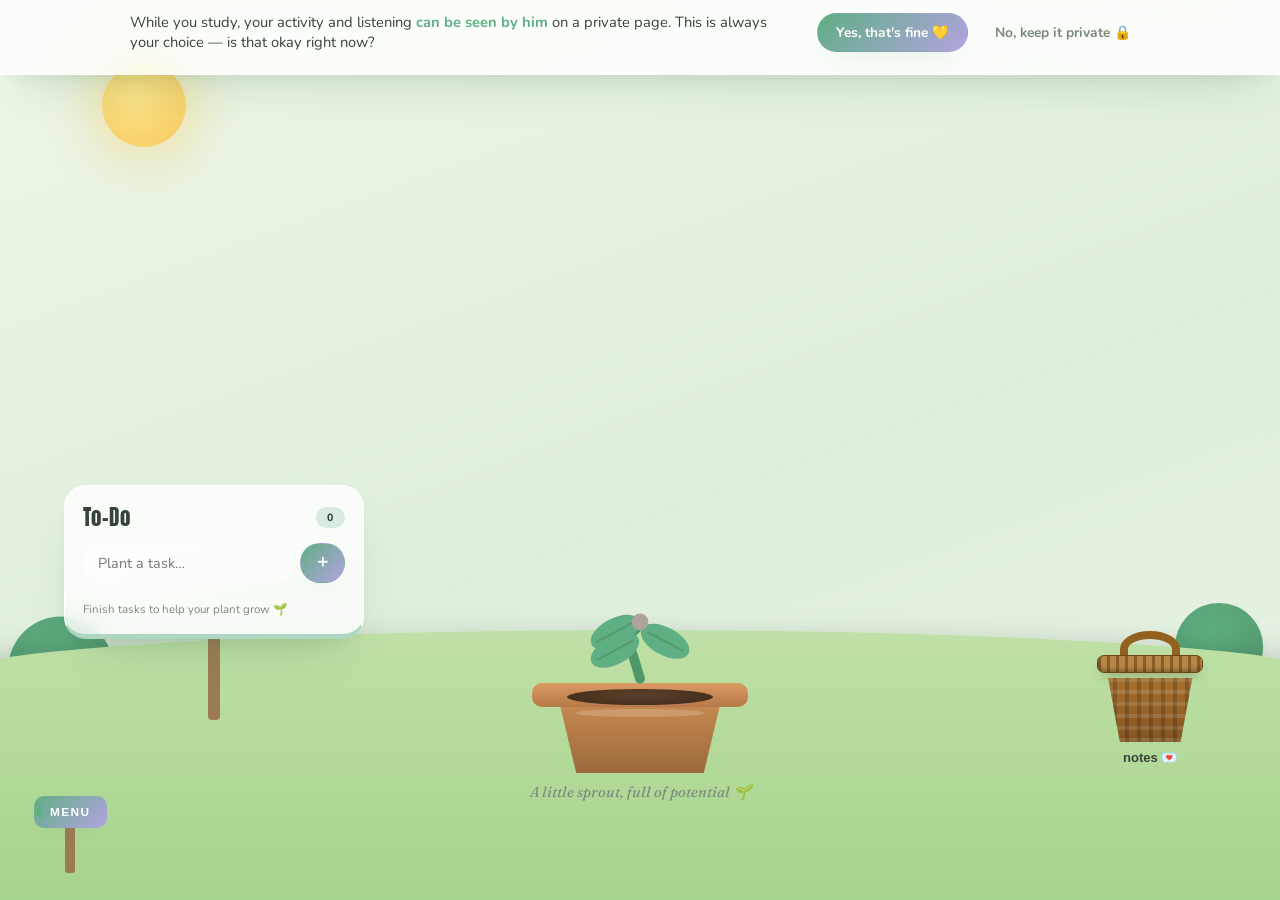
==== commit 5f8a7f8f: "Remove watering-can animation" ====
--- a/index.html
+++ b/index.html
@@ -73,19 +73,6 @@
 
     <!-- PLANT (center, in soil) -->
     <div class="plant-bed">
-      <div id="wateringCan" class="watering-can" aria-hidden="true">
-        <svg viewBox="0 0 64 56" class="watering-can__svg">
-          <path d="M14 22 C 4 14, 4 38, 14 38" class="wc-handle"></path>
-          <ellipse cx="26" cy="30" rx="18" ry="14" class="wc-body"></ellipse>
-          <path d="M40 18 L58 4" class="wc-spout"></path>
-          <circle cx="59" cy="3" r="3" class="wc-spout-tip"></circle>
-        </svg>
-        <span class="watering-can__drops">
-          <span class="wc-drop wc-drop--1"></span>
-          <span class="wc-drop wc-drop--2"></span>
-          <span class="wc-drop wc-drop--3"></span>
-        </span>
-      </div>
       <div id="plant" class="plant"></div>
       <div class="pot">
         <div class="pot__soil"></div>
--- a/styles.css
+++ b/styles.css
@@ -94,7 +94,6 @@
 /* reduce ambient motion preference */
 @media (prefers-reduced-motion: reduce) {
   .cloud, .bird-amb, .leaf, .sun { animation: none !important; }
-  .wc-drop { animation: none !important; }
 }
 
 /* ----- To-do signboard (left) ----- */
@@ -122,7 +121,7 @@
 .pl-flower .pl-flower-core { fill: #f6d36a; }
 
 /* ----- Plant pot (replaces the old soil mound) ----- */
-.pot { width: clamp(160px, 24vh, 250px); height: clamp(64px, 10vh, 92px); margin: -14px auto 0;
+.pot { width: clamp(160px, 24vh, 250px); height: clamp(64px, 10vh, 92px); margin: -38px auto 0;
   position: relative; z-index: 1; }
 .pot__soil { position: absolute; left: 16%; right: 16%; top: 6px; height: 16px; border-radius: 50%;
   background: radial-gradient(ellipse at 50% 35%, #5c4029, #3a2a18); z-index: 2; }
@@ -135,23 +134,6 @@
 .pot__body::before { content: ""; position: absolute; left: 14%; right: 14%; top: 14%; height: 10%;
   background: rgba(255,255,255,0.18); border-radius: 50%; }
 .plant-msg { margin: 10px auto 0; max-width: 240px; font-family: "Fraunces", serif; font-style: italic; color: var(--ink-soft); font-size: 0.92rem; }
-
-/* ----- Watering can (appears briefly when a task is checked off) ----- */
-.watering-can { position: absolute; top: -2%; right: 4%; width: 72px; height: 60px; z-index: 4;
-  opacity: 0; transform: rotate(-6deg) translate(26px, -18px); pointer-events: none;
-  transition: opacity 0.3s ease, transform 0.3s ease; }
-.watering-can.is-pouring { opacity: 1; transform: rotate(-32deg) translate(0, 0);
-  transition: opacity 0.2s ease, transform 0.4s cubic-bezier(.3,1.5,.4,1); }
-.watering-can__svg { width: 100%; height: 100%; display: block; overflow: visible; }
-.wc-body { fill: color-mix(in srgb, var(--accent-3) 45%, #6e93b3); stroke: color-mix(in srgb, #2c4a63 50%, var(--accent-3)); stroke-width: 2; }
-.wc-handle, .wc-spout { fill: none; stroke: color-mix(in srgb, #2c4a63 50%, var(--accent-3)); stroke-width: 3; stroke-linecap: round; }
-.wc-spout-tip { fill: color-mix(in srgb, #2c4a63 50%, var(--accent-3)); }
-.watering-can__drops { position: absolute; left: 88%; top: 2%; width: 14px; height: 36px; }
-.wc-drop { position: absolute; left: 0; top: -8px; width: 6px; height: 9px; border-radius: 50% 50% 50% 0;
-  transform: rotate(45deg); background: #6cb8e6; opacity: 0; }
-.watering-can.is-pouring .wc-drop { animation: wcDropFall 0.6s ease-in infinite; }
-.watering-can.is-pouring .wc-drop--2 { animation-delay: .15s; }
-.watering-can.is-pouring .wc-drop--3 { animation-delay: .3s; }
 
 /* ----- Basket (right) ----- */
 .basket { position: absolute; right: clamp(14px, 6vw, 80px); bottom: 15%; z-index: 6;
@@ -417,7 +399,6 @@
 @keyframes floaty { 0%, 100% { transform: translateY(0); } 50% { transform: translateY(-4px); } }
 @keyframes confettiFall { to { transform: translateY(55vh) rotate(540deg); opacity: 0; } }
 @keyframes breatheCycle { 0%, 100% { transform: scale(0.72); } 50% { transform: scale(1.12); } }
-@keyframes wcDropFall { 0% { opacity: 0; top: -8px; } 15% { opacity: 1; } 85% { opacity: 1; } 100% { opacity: 0; top: 48px; } }
 
 @media (prefers-reduced-motion: reduce) {
   *, *::before, *::after { animation-duration: 0.001ms !important; transition-duration: 0.05ms !important; }
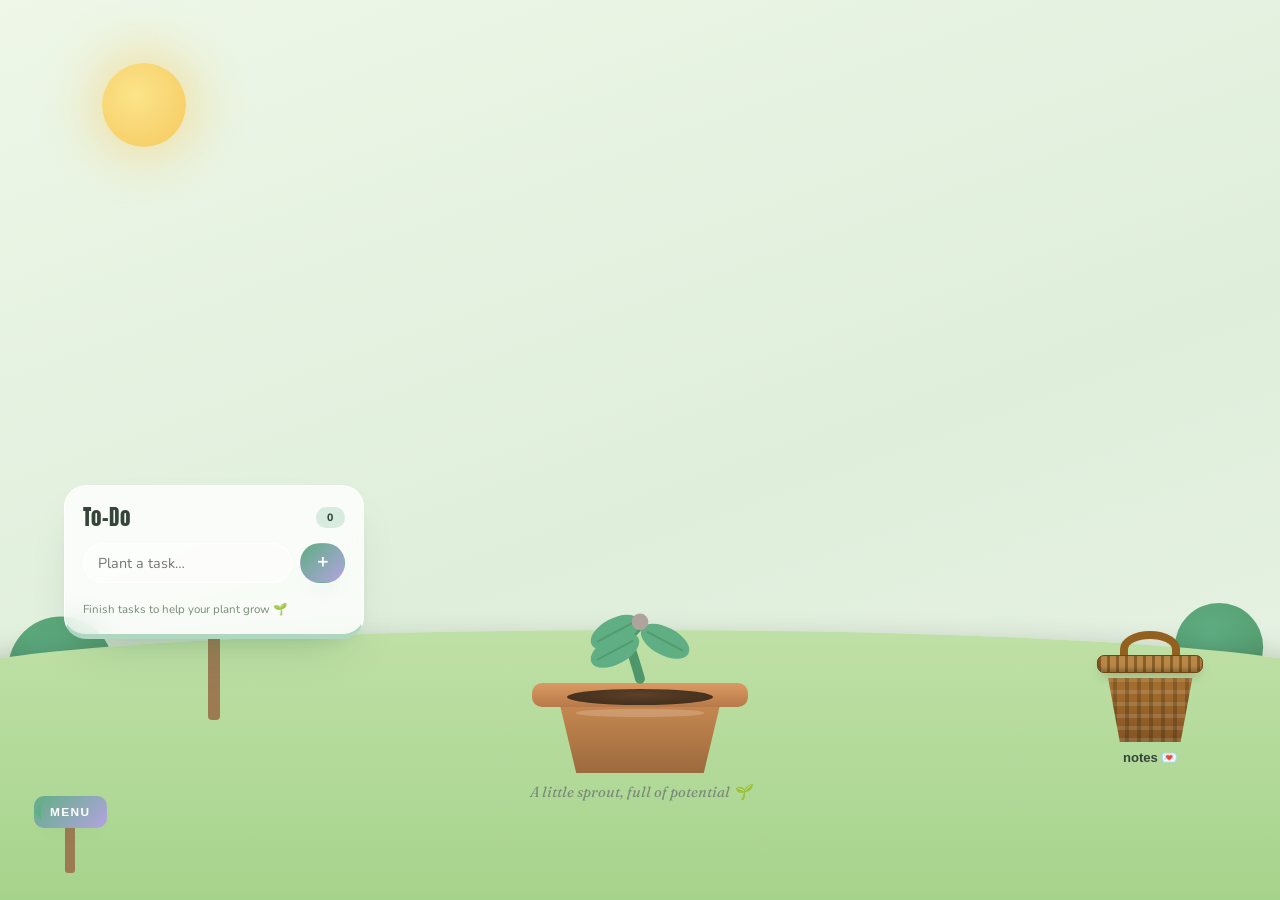
==== commit 89943c5b: "Always share activity (remove privacy/consent toggle)" ====
--- a/index.html
+++ b/index.html
@@ -12,21 +12,6 @@
 </head>
 <body>
 
-  <!-- ===== Consent notice (§6) — overlay, appears every visit ===== -->
-  <div id="consentBanner" class="consent" hidden>
-    <div class="consent__inner">
-      <p class="consent__text">
-        While you study, your activity and listening <em>can be seen by him</em>
-        on a private page. This is always your choice — is that okay right now?
-      </p>
-      <div class="consent__actions">
-        <button class="btn btn--soft" data-consent="yes">Yes, that's fine 💛</button>
-        <button class="btn btn--ghost" data-consent="no">No, keep it private 🔒</button>
-      </div>
-      <p class="consent__state" id="consentState"></p>
-    </div>
-  </div>
-
   <!-- ===================== GARDEN (main view) ===================== -->
   <main class="garden">
 
@@ -221,14 +206,6 @@
           </div>
         </div>
 
-        <div class="tool" data-tool="privacy">
-          <button class="tool__head"><span>🔒 Sharing &amp; privacy</span><i class="chev"></i></button>
-          <div class="tool__body">
-            <p class="muted small" style="margin-top:0">Choose whether he can see your study activity. You can change this anytime.</p>
-            <button id="privacyChip" class="btn btn--ghost">Review sharing choice</button>
-          </div>
-        </div>
-
       </div>
     </aside>
   </div>
--- a/styles.css
+++ b/styles.css
@@ -338,12 +338,6 @@
 .anchor__input:focus { box-shadow: none; }
 
 /* consent + modal */
-.consent { position: fixed; top: 0; left: 0; right: 0; z-index: 50; background: var(--card); backdrop-filter: blur(16px); border-bottom: 1px solid var(--card-brd); box-shadow: var(--shadow); animation: slideDown 0.5s ease; }
-.consent__inner { max-width: 1100px; margin: 0 auto; padding: 12px clamp(14px, 4vw, 40px); display: flex; flex-wrap: wrap; align-items: center; gap: 8px 18px; }
-.consent__text { margin: 0; flex: 1 1 320px; font-size: 0.92rem; } .consent__text em { color: var(--accent); font-style: normal; font-weight: 700; }
-.consent__actions { display: flex; gap: 8px; }
-.consent__state { width: 100%; margin: 2px 0 0; font-size: 0.76rem; color: var(--ink-soft); }
-.consent.is-out { animation: slideUp 0.38s ease forwards; }
 
 .modal { position: fixed; inset: 0; z-index: 70; background: rgba(30, 45, 35, 0.42); backdrop-filter: blur(4px); display: grid; place-items: center; padding: 20px; animation: fadeIn 0.3s; }
 .modal__box { background: var(--card); backdrop-filter: blur(20px); border: 1px solid var(--card-brd); border-radius: 22px; box-shadow: var(--shadow); width: min(520px, 100%); max-height: 82vh; overflow: hidden; display: flex; flex-direction: column; animation: popIn 0.3s ease; }
@@ -390,8 +384,6 @@
 @keyframes nudgeLid { 0%, 100% { transform: translateY(0) rotate(0); } 50% { transform: translateY(-3px) rotate(-3deg); } }
 @keyframes rise { from { opacity: 0; transform: translateY(20px); } to { opacity: 1; } }
 @keyframes growPop { 0% { transform: scale(1); } 40% { transform: scale(1.12); } 100% { transform: scale(1); } }
-@keyframes slideDown { from { transform: translateY(-100%); opacity: 0; } to { transform: none; opacity: 1; } }
-@keyframes slideUp { to { transform: translateY(-100%); opacity: 0; } }
 @keyframes popIn { from { transform: scale(0.92); opacity: 0; } to { transform: none; opacity: 1; } }
 @keyframes checkPop { from { transform: scale(0); } to { transform: scale(1); } }
 @keyframes dotPop { from { transform: scale(0); opacity: 0; } to { transform: none; opacity: 1; } }
